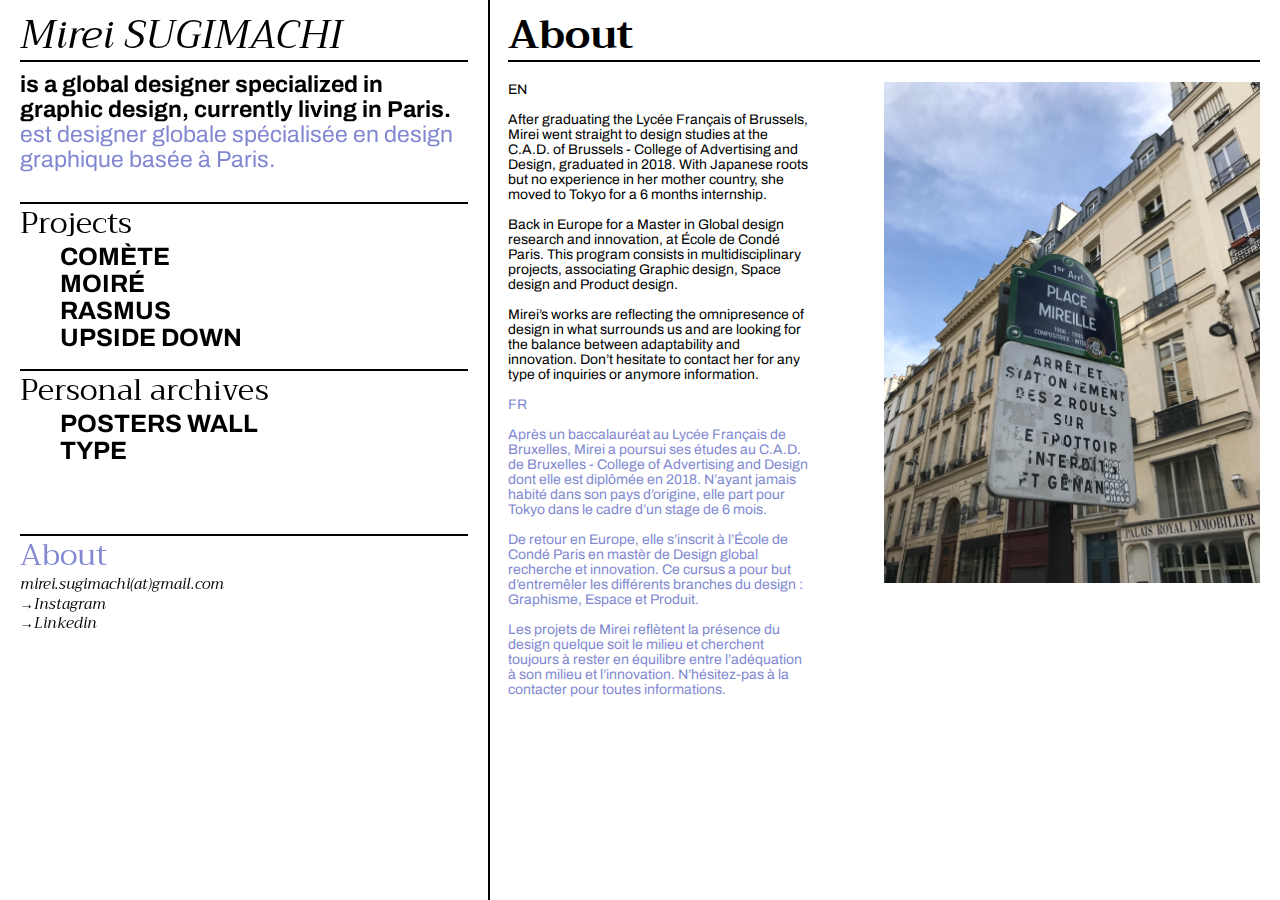
==== about.html @ 3745e409 "done" ====
<html lang="en">
<head>
  <meta charset="UTF-8">
  <meta name="viewport" content="width=device-width, initial-scale=1.0">
  <link href="style.css" rel="stylesheet">
  <link rel="preconnect" href="https://fonts.gstatic.com">
  <link href="https://fonts.googleapis.com/css2?family=Archivo:ital,wght@0,400;0,700;1,400;1,700&family=Trirong:ital,wght@0,400;0,700;1,400;1,700&display=swap" rel="stylesheet">
  <script src="https://cdnjs.cloudflare.com/ajax/libs/jquery/3.3.1/jquery.min.js"></script>
  <link rel="icon" type="image/png" href="images/Flavicon32.png">
  <title>Mirei Sugimachi</title>
</head>
<body>
  <div style="display: flex;">
    <div class="sidebar">
      <div id="box-name"><a href="about.html" class="link-name" style="text-decoration: none;color: black;">Mirei SUGIMACHI</a>
      </div>
      <div id="who">
        <div style="font-weight: 700">is a global designer specialized in <br> graphic design, currently living in Paris.</div>
        <div style="font-weight: 400; color: #8188D1">est designer globale spécialisée en design graphique basée à Paris.</div>
      </div>
      <div id="projects">
        <div class="title-sidebar">Projects</div>
        <div><a href="comete.html" class="subdivision-sidebar">COMÈTE</a></div>
        <div><a href="moire.html" class="subdivision-sidebar">MOIRÉ</a></div>
        <div><a href="rasmus.html" class="subdivision-sidebar">RASMUS</a></div>
        <div><a href="upside-down.html" class="subdivision-sidebar">UPSIDE DOWN</a></div>
      </div>
      <div id="personal-archives">
        <div class="title-sidebar">Personal archives</div>
        <div><a href="posters-wall.html" class="subdivision-sidebar">POSTERS WALL</a></div>
        <div><a href="type.html" class="subdivision-sidebar">TYPE</a></div>
      </div>
      <div id="about">
        <div><a class="title-sidebar-about" style="color:#8188D1" href="about.html">About</a></div>
        <div class="subdivision-about">mirei.sugimachi(at)gmail.com</div>
        <div class="subdivision-about"><a class="link" href="https://www.instagram.com/sugi.graphics/?hl=en">→Instagram</a></div>
        <div class="subdivision-about"><a class="link" href="https://www.linkedin.com/in/mirei-sugimachi-34994a13b">→Linkedin</a></div>
      </div>
    </div>
    <div class="content">
      <div class="padding-content">
        <div class="title">
          About
          <div class="js-button1">
            X
          </div>
        </div>
      <div class="flex">
        <div class="text-content" style="margin-right : 10%;">
          EN
          <br><br>
          After graduating the Lycée Français of Brussels, Mirei went straight to design studies at the C.A.D. of Brussels - College of Advertising and Design, graduated in 2018. With Japanese roots but no experience in her mother country, she moved to Tokyo for a 6 months internship.
          <br><br>
          Back in Europe for a Master in Global design research and innovation, at École de Condé Paris. This program consists in multidisciplinary projects, associating Graphic design, Space design and Product design.
          <br><br>
          Mirei’s works are reflecting the omnipresence of design in what surrounds us and are looking for the balance between adaptability and innovation. Don’t hesitate to contact her for any type of inquiries or anymore information.
          <br><br>
          <div style="color: #8188D1">
          FR
          <br><br>
          Après un baccalauréat au Lycée Français de Bruxelles, Mirei a poursui ses études au C.A.D. de Bruxelles - College of Advertising and Design dont elle est diplômée en 2018. N’ayant jamais habité dans son pays d’origine, elle part pour Tokyo dans le cadre d’un stage de 6 mois.
          <br><br>
          De retour en Europe, elle s’inscrit à l’École de Condé Paris en mastèr de Design global recherche et innovation. Ce cursus a pour but d’entremêler les différents branches du design : Graphisme, Espace et Produit.
          <br><br>
          Les projets de Mirei reflètent la présence du design quelque soit le milieu et cherchent toujours à rester en équilibre entre l’adéquation à son milieu et l’innovation. N’hésitez-pas à la contacter pour toutes informations.
        </div>
      </div>
      <img style="width: 50%;margin-top: 20px;height: 100%;" src="images/IMG_3641.jpg" alt="">
      </div>

    </div>
  </div>
</body>
<script>
  $(".js-button1").click(function() {
  $(".sidebar").attr("style", "display: block !important");
  $(".content").attr("style", "display: none !important");
  })

  $(".js-button2").click(function() {
  $(".sidebar").attr("style", "display: none !important");
  $(".content").attr("style", "display: block !important");
  })
</script>
</html>
---- style.css ----
@media only screen and (max-width: 1060px) {
#personal-archives {
  padding-bottom: 50px !important;
}
}

@media only screen and (max-width: 1030px) {
#personal-archives {
  padding-bottom: 30px !important;
}
}

@media only screen and (max-width: 500px) {
  #upside-date {
    display: none !important;
  }
}
@media only screen and (max-width: 1000px) {
  .last-image {
    margin-bottom: 20px !important;
  }
  .three-little {
    display: block !important;
  }
  .poster-display > div {
    padding: 0 !important;
    margin: auto !important;
    width: 90% !important;
  }

  .poster-display > div > img {
    padding-top: 75px !important;
  }

  .last-poster {
    margin-bottom: 75px !important;
    background-color: black !important;
  }

  .poster-display {
    display: block !important;
  }

  .padding-content > div {
    width: 100% !important;
    margin: 0 0 0 0 !important;
  }

  .two-columns {
    display: block !important;
  }

  .two-columns > div {
    width: 100% !important;
  }
  .two-books {
    display: block !important;
  }
  img {
    width: 100% !important;
    margin: 15px 0 0 0 !important;
    height: auto !important;
  }

.title {
  font-size: 34 !important;
}
#box-name {
  font-size: 34px !important;
}

.text-content {
  width: 100% !important;
}
.flex {
  display: block !important;
}

.flex > div {
  width: 100% !important;
  margin: 15px 0 0 0 !important;
}

.big-pic {
  margin-top:100px !important;
}
.sidebar {
  display: none !important;
}
.content {
  margin-left: 0px !important;
  padding-left: 0px !important;
  width: 100% !important;
  display: block !important;
}
.js-button1 {
  display: block !important;
}

.js-button2 {
  display: block !important;
}

.sidebar {
  width: 100% !important;
  margin-right: 20px !important;
  padding-right: 0px !important;
  border-right: none !important;
  position: static !important;
}
}

body {
  margin: 0px;
}

.js-button1 {
  position: absolute;
  right: 22px;
  top: -4px;
  display: none;
}

.js-button2 {
  position: absolute;
  right: 22px;
  top: -4px;
  display: none;
}

.sidebar {
  width: 35%;
  margin-left: 20px;
  padding-right: 20px;
  border-right: 2px solid black;
  height: 100%;
  position: fixed;
  z-index: 1;
  top: 0;
  left: 0;
}

.content {
  margin-left: calc(35% + 20px);
  width: 65%;
  padding-left: 20px;
}

.padding-content {
  padding-left: 20px;
  padding-right: 20px;
}


#box-name {
  height: 60px;
  font-size: 40px;
  border-bottom: 2px solid black;
  font-family: 'trirong';
  font-style: italic;
  font-weight:400;
}

.link-name:hover {
  color: #8188D1;
}

.link {
  text-decoration: none;
  color: black;
}

.link:hover {
  color: #8188D1;
}

#who {
  margin-top: 10px;
  font-size: 23px;
  border-bottom: 2px solid black;
  padding-bottom: 30px;
  font-family: 'archivo';
}

#projects {
  border-bottom: 2px solid black;
  padding-bottom: 18px;
}

.title-sidebar {
  font-size: 30px;
  font-family: "Trirong";
  line-height: 1.3;
}

.title-sidebar-about {
  font-size: 30px;
  font-family: "Trirong";
  line-height: 1.3;
  text-decoration: none;
  color: black;
}

.title-sidebar-about:hover {
  color: #8188D1;
}

.subdivision-sidebar {
  margin-left:40px;
  font-weight: 700;
  font-size: 25px;
  font-family: "archivo";
  text-decoration: none;
  color: black;
}

.subdivision-sidebar:hover {
  color: #8188D1;
}

#personal-archives {
  border-bottom: 2px solid black;
  padding-bottom: 70px;
}

.subdivision-about {
  font-size: 15px;
  font-family:"trirong";
  font-style:italic;
  font-weight: 400;
  line-height: 1.3;
}

.title {
  height: 60px;
  font-size: 40px;
  border-bottom: 2px solid black;
  font-family: 'trirong';
  font-weight:700;
  width: 100%;
}

.poster-display-box {
  margin-top: 257px;
  color: white;
}

.poster-display {
  background-color: black;
  width: 100%;
  display: flex;
}

.column-poster-left {
  padding-left: 6.9%;
  padding-right: 4.3%;
  width: 26%;
}

.column-poster {
  padding-right: 4.3%;
  width: 26%;
}


.column-poster-right {
  width: 26%;
}

.text-content {
  margin-top: 20px;
  width: 45%;
  font-family: "archivo";
  font-size: 14px;
}

.moire-display-box {
  margin-top: 257px;
  margin-left: calc(35% + 60px);
  width: 65%;
}

.big-pic {
  margin-top: 235px;
}

.three-little {
  display: flex;
  margin-top: 26px;
}

.two-books {
  display: flex;
}

.two-columns {
  display: flex;
}

.rotate90 {
    -webkit-transform: rotate(90deg);
    -moz-transform: rotate(90deg);
    -o-transform: rotate(90deg);
    -ms-transform: rotate(90deg);
    transform: rotate(90deg);
}

.flex {
  display: flex;
}
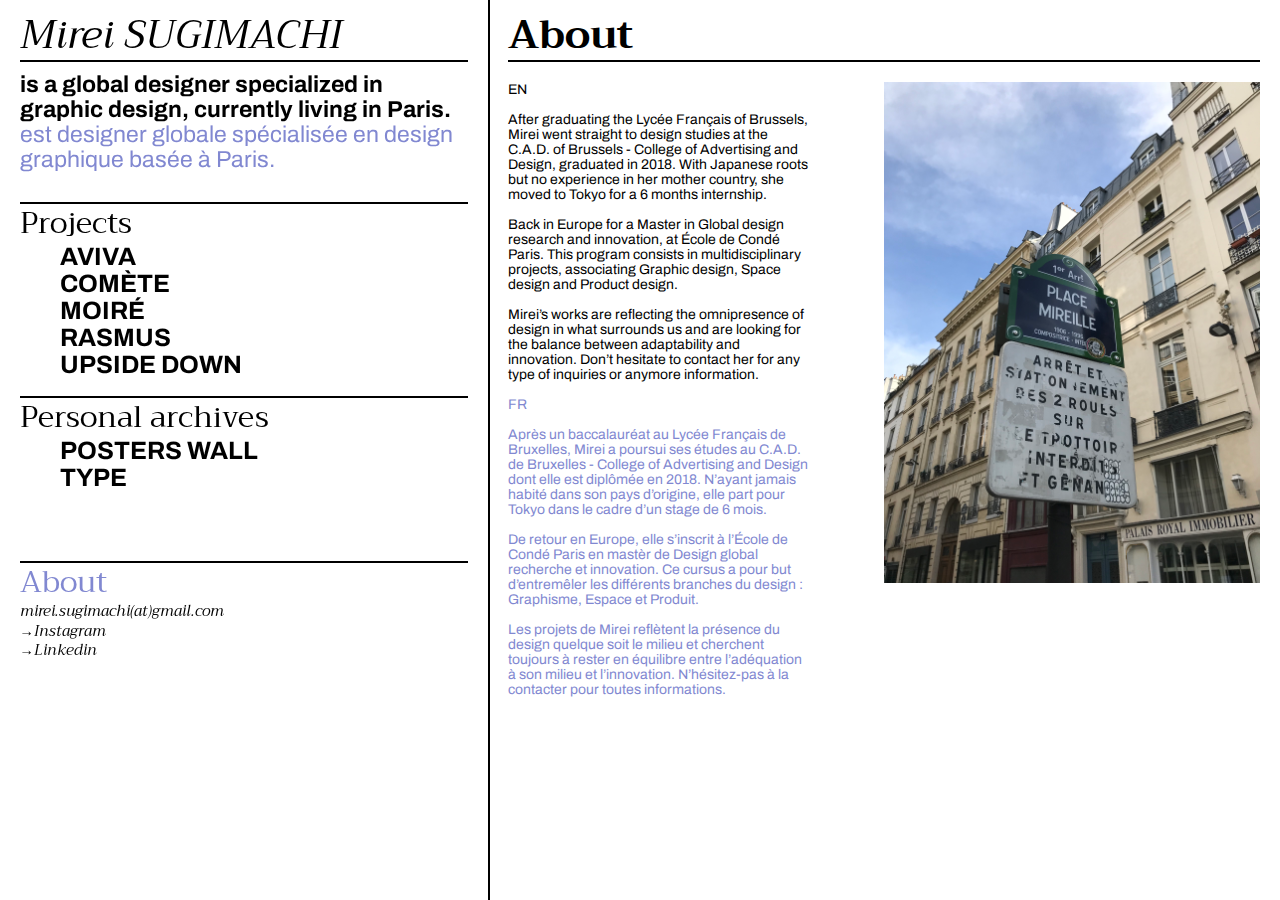
==== commit bd2f3a19: "done" ====
--- a/about.html
+++ b/about.html
@@ -20,6 +20,7 @@
       </div>
       <div id="projects">
         <div class="title-sidebar">Projects</div>
+        <div><a href="aviva.html" class="subdivision-sidebar">AVIVA</a></div>
         <div><a href="comete.html" class="subdivision-sidebar">COMÈTE</a></div>
         <div><a href="moire.html" class="subdivision-sidebar">MOIRÉ</a></div>
         <div><a href="rasmus.html" class="subdivision-sidebar">RASMUS</a></div>
@@ -55,7 +56,7 @@
           <br><br>
           Mirei’s works are reflecting the omnipresence of design in what surrounds us and are looking for the balance between adaptability and innovation. Don’t hesitate to contact her for any type of inquiries or anymore information.
           <br><br>
-          <div style="color: #8188D1">
+          <div style="color: #8188D1; margin-bottom: 20px;">
           FR
           <br><br>
           Après un baccalauréat au Lycée Français de Bruxelles, Mirei a poursui ses études au C.A.D. de Bruxelles - College of Advertising and Design dont elle est diplômée en 2018. N’ayant jamais habité dans son pays d’origine, elle part pour Tokyo dans le cadre d’un stage de 6 mois.
@@ -65,9 +66,8 @@
           Les projets de Mirei reflètent la présence du design quelque soit le milieu et cherchent toujours à rester en équilibre entre l’adéquation à son milieu et l’innovation. N’hésitez-pas à la contacter pour toutes informations.
         </div>
       </div>
-      <img style="width: 50%;margin-top: 20px;height: 100%;" src="images/IMG_3641.jpg" alt="">
+      <img style="width: 50%;margin-top: 20px;height: 100%;" class="last-image" src="images/IMG_3641.jpg" alt="">
       </div>
-
     </div>
   </div>
 </body>
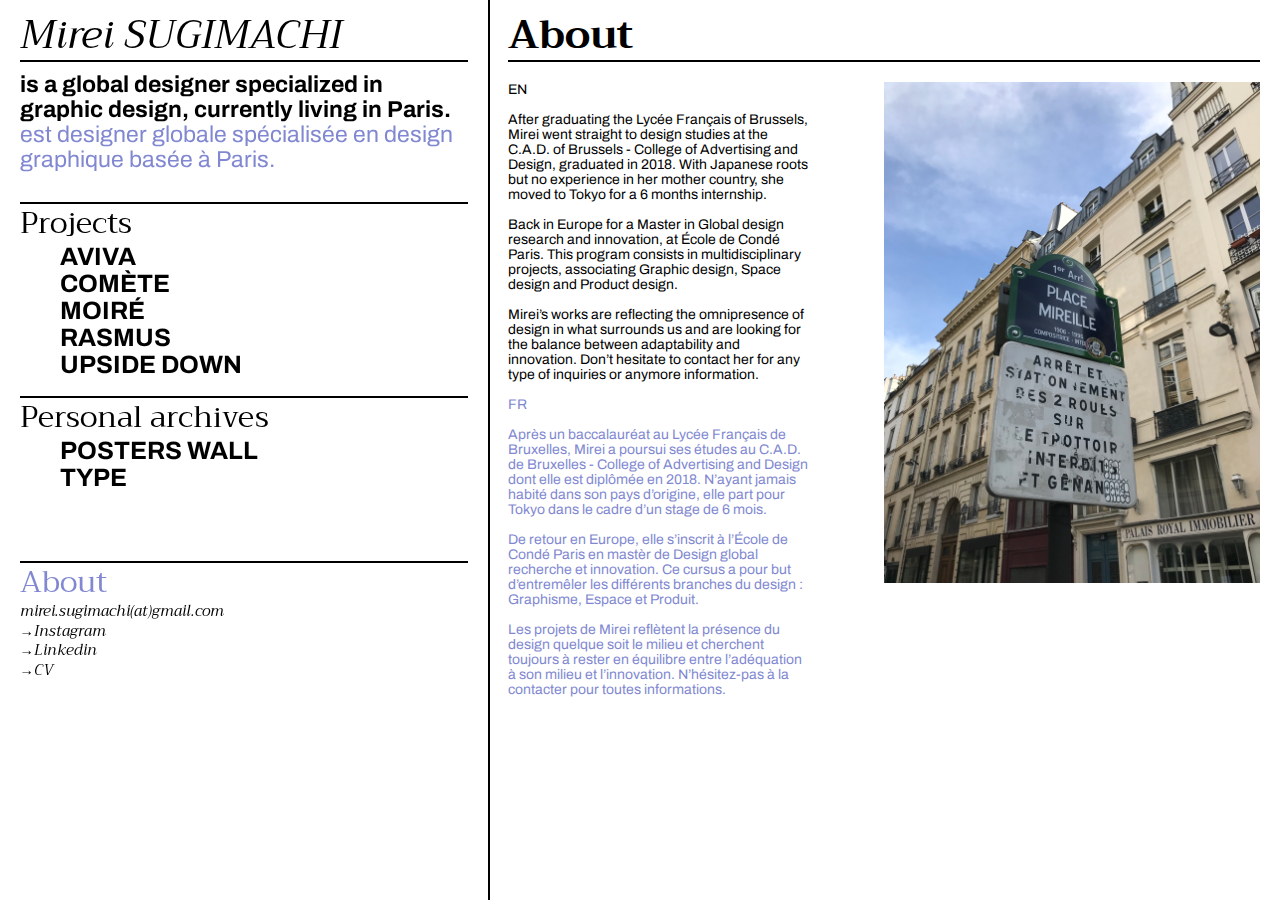
==== commit 188d54e4: "done" ====
--- a/about.html
+++ b/about.html
@@ -36,6 +36,7 @@
         <div class="subdivision-about">mirei.sugimachi(at)gmail.com</div>
         <div class="subdivision-about"><a class="link" href="https://www.instagram.com/sugi.graphics/?hl=en">→Instagram</a></div>
         <div class="subdivision-about"><a class="link" href="https://www.linkedin.com/in/mirei-sugimachi-34994a13b">→Linkedin</a></div>
+        <div class="subdivision-about"><a class="link" href="SUGIMACHI_CV_FR_2021.pdf" target="_blank">→CV</a></div>
       </div>
     </div>
     <div class="content">
--- a/style.css
+++ b/style.css
@@ -179,7 +179,7 @@
   font-size: 23px;
   border-bottom: 2px solid black;
   padding-bottom: 30px;
-  font-family: 'archivo';
+  font-family: 'Archivo';
 }
 
 #projects {
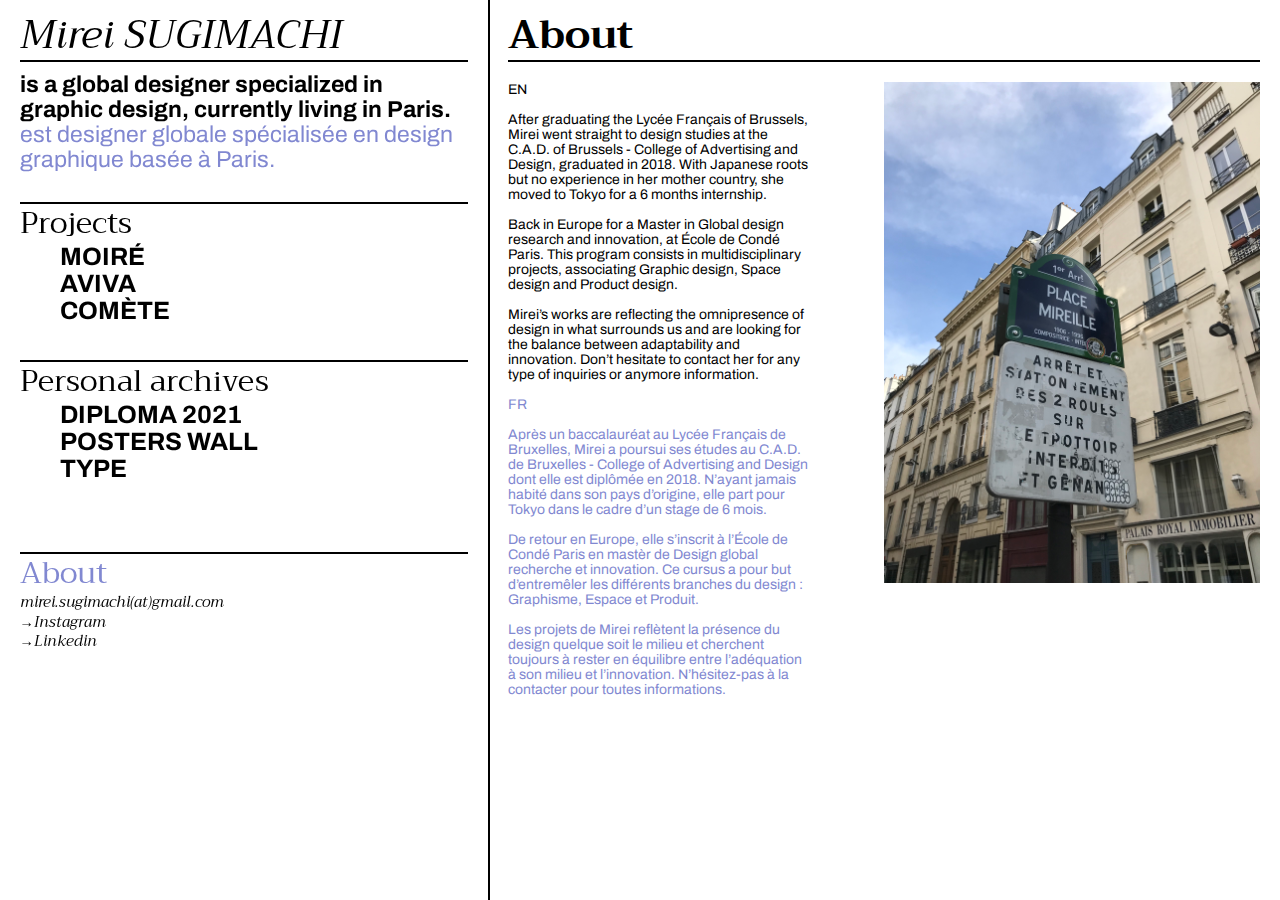
==== commit b9e73489: "done" ====
--- a/about.html
+++ b/about.html
@@ -20,23 +20,22 @@
       </div>
       <div id="projects">
         <div class="title-sidebar">Projects</div>
+        <div><a href="moire.html" class="subdivision-sidebar">MOIRÉ</a></div>
         <div><a href="aviva.html" class="subdivision-sidebar">AVIVA</a></div>
         <div><a href="comete.html" class="subdivision-sidebar">COMÈTE</a></div>
-        <div><a href="moire.html" class="subdivision-sidebar">MOIRÉ</a></div>
-        <div><a href="rasmus.html" class="subdivision-sidebar">RASMUS</a></div>
-        <div><a href="upside-down.html" class="subdivision-sidebar">UPSIDE DOWN</a></div>
+        <br>
       </div>
       <div id="personal-archives">
         <div class="title-sidebar">Personal archives</div>
+        <div><a href="diploma-2021.html" class="subdivision-sidebar">DIPLOMA 2021</a></div>
         <div><a href="posters-wall.html" class="subdivision-sidebar">POSTERS WALL</a></div>
         <div><a href="type.html" class="subdivision-sidebar">TYPE</a></div>
       </div>
       <div id="about">
         <div><a class="title-sidebar-about" style="color:#8188D1" href="about.html">About</a></div>
         <div class="subdivision-about">mirei.sugimachi(at)gmail.com</div>
-        <div class="subdivision-about"><a class="link" href="https://www.instagram.com/sugi.graphics/?hl=en">→Instagram</a></div>
-        <div class="subdivision-about"><a class="link" href="https://www.linkedin.com/in/mirei-sugimachi-34994a13b">→Linkedin</a></div>
-        <div class="subdivision-about"><a class="link" href="SUGIMACHI_CV_FR_2021.pdf" target="_blank">→CV</a></div>
+        <div class="subdivision-about"><a class="link" href="https://www.instagram.com/sugi.graphics/?hl=en" target="_blank">→Instagram</a></div>
+        <div class="subdivision-about"><a class="link" href="https://www.linkedin.com/in/mirei-sugimachi-34994a13b" target="_blank">→Linkedin</a></div>
       </div>
     </div>
     <div class="content">
--- a/style.css
+++ b/style.css
@@ -308,3 +308,51 @@
 .flex {
   display: flex;
 }
+
+.background-diploma {
+  background-image: url(./images/6_diploma/WEB_BG.jpg);
+  height: 100%;
+  background-size: cover;
+}
+
+.web0-diploma > img {
+  width:245px;
+  height:auto;
+  padding-top:40px;
+  text-align:center;
+  display:block;
+  margin: 0px auto;
+  padding-bottom: 23px;
+}
+
+.diploma-left {
+  width: 48.5%;
+  margin-right: 2%;
+}
+
+.diploma-right {
+  width: 49.5%;
+}
+
+.diploma-left > img {
+  width: 100%;
+}
+
+.diploma-right > img {
+  width: 100%;
+}
+
+.text-diploma {
+  font-family:'Eurostile LT Std';
+  color: white;
+  font-weight: 400;
+  font-size: 14px;
+  line-height: 16px;
+}
+
+.text-diploma-title {
+  color: white;
+  font-weight: 600;
+  font-size: 20px;
+  line-height: 16px;
+}
